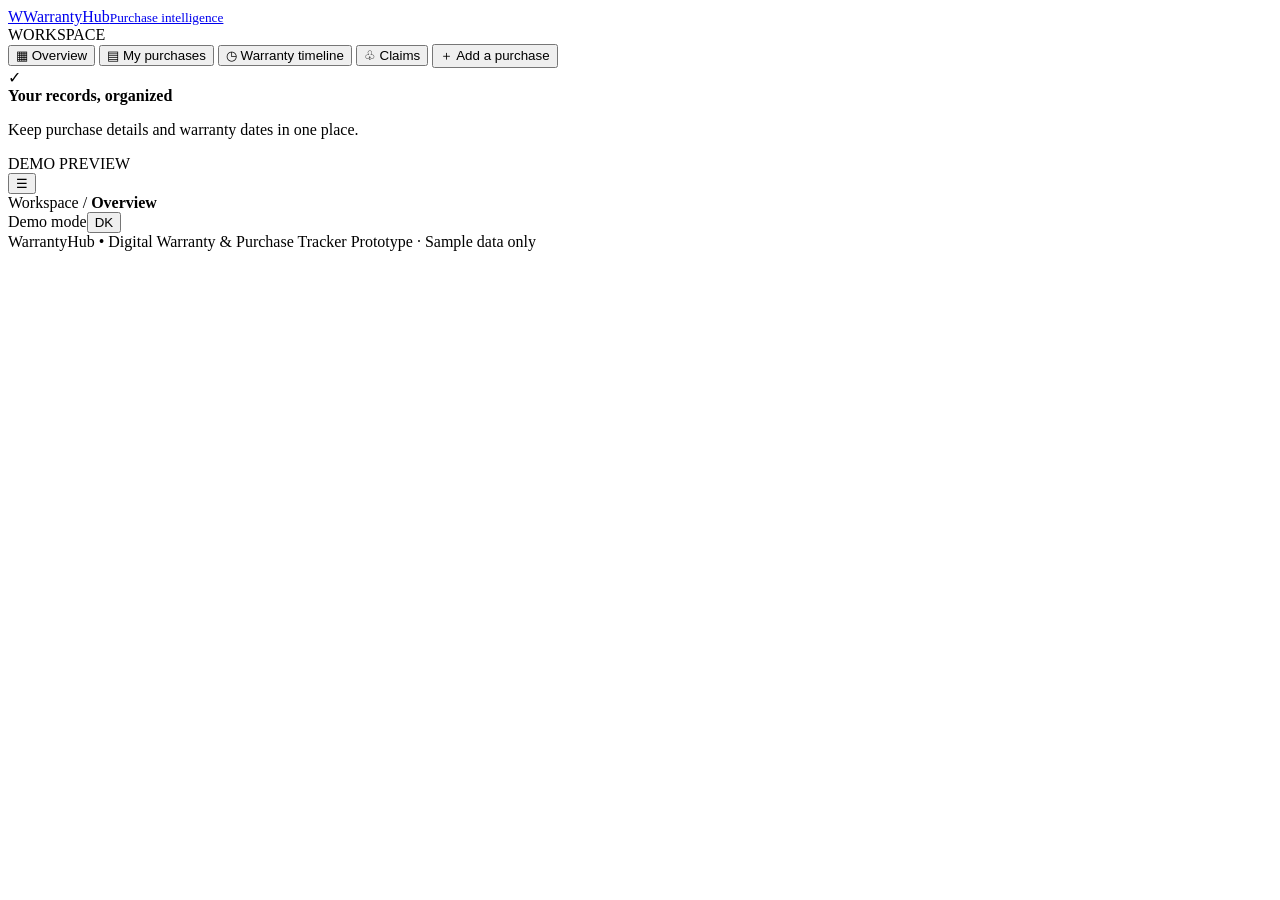
==== index.html @ 8ffd94bd "Add responsive warranty tracker web interface" ====
<!doctype html>
<html lang="en">
<head>
  <meta charset="utf-8">
  <meta name="viewport" content="width=device-width, initial-scale=1">
  <meta name="theme-color" content="#101827">
  <meta name="description" content="Organize purchases, keep invoice evidence together, and track warranty timelines.">
  <title>WarrantyHub — Digital Warranty & Purchase Tracker</title>
  <link rel="stylesheet" href="styles.css">
</head>
<body>
  <div class="app-shell">
    <aside class="sidebar" id="sidebar">
      <a class="brand" href="#home" aria-label="WarrantyHub home"><span class="brand-mark">W</span><span>Warranty<span class="brand-light">Hub</span><small>Purchase intelligence</small></span></a>
      <div class="nav-label">WORKSPACE</div>
      <nav class="nav-list" aria-label="Main navigation">
        <button class="nav-item active" data-view="home"><span>▦</span> Overview</button>
        <button class="nav-item" data-view="purchases"><span>▤</span> My purchases</button>
        <button class="nav-item" data-view="warranties"><span>◷</span> Warranty timeline</button>
        <button class="nav-item" data-view="claims"><span>♧</span> Claims</button>
        <button class="nav-item" data-view="add"><span>＋</span> Add a purchase</button>
      </nav>
      <div class="sidebar-bottom"><div class="secure-icon">✓</div><strong>Your records, organized</strong><p>Keep purchase details and warranty dates in one place.</p><span class="demo-label">DEMO PREVIEW</span></div>
    </aside>

    <main class="main-area">
      <header class="topbar"><button class="mobile-menu" id="menuToggle" aria-label="Toggle menu">☰</button><div class="breadcrumb">Workspace <span>/</span> <strong id="breadcrumbCurrent">Overview</strong></div><div class="top-actions"><span class="status-dot"></span><span class="demo-status">Demo mode</span><button class="avatar" title="Demo profile">DK</button></div></header>
      <section class="page-content" id="pageContent" aria-live="polite"></section>
      <footer>WarrantyHub <span>•</span> Digital Warranty & Purchase Tracker <span class="footer-right">Prototype · Sample data only</span></footer>
    </main>
  </div>
  <div class="toast" id="toast" role="status" aria-live="polite"></div>
  <script src="app.js"></script>
</body>
</html>
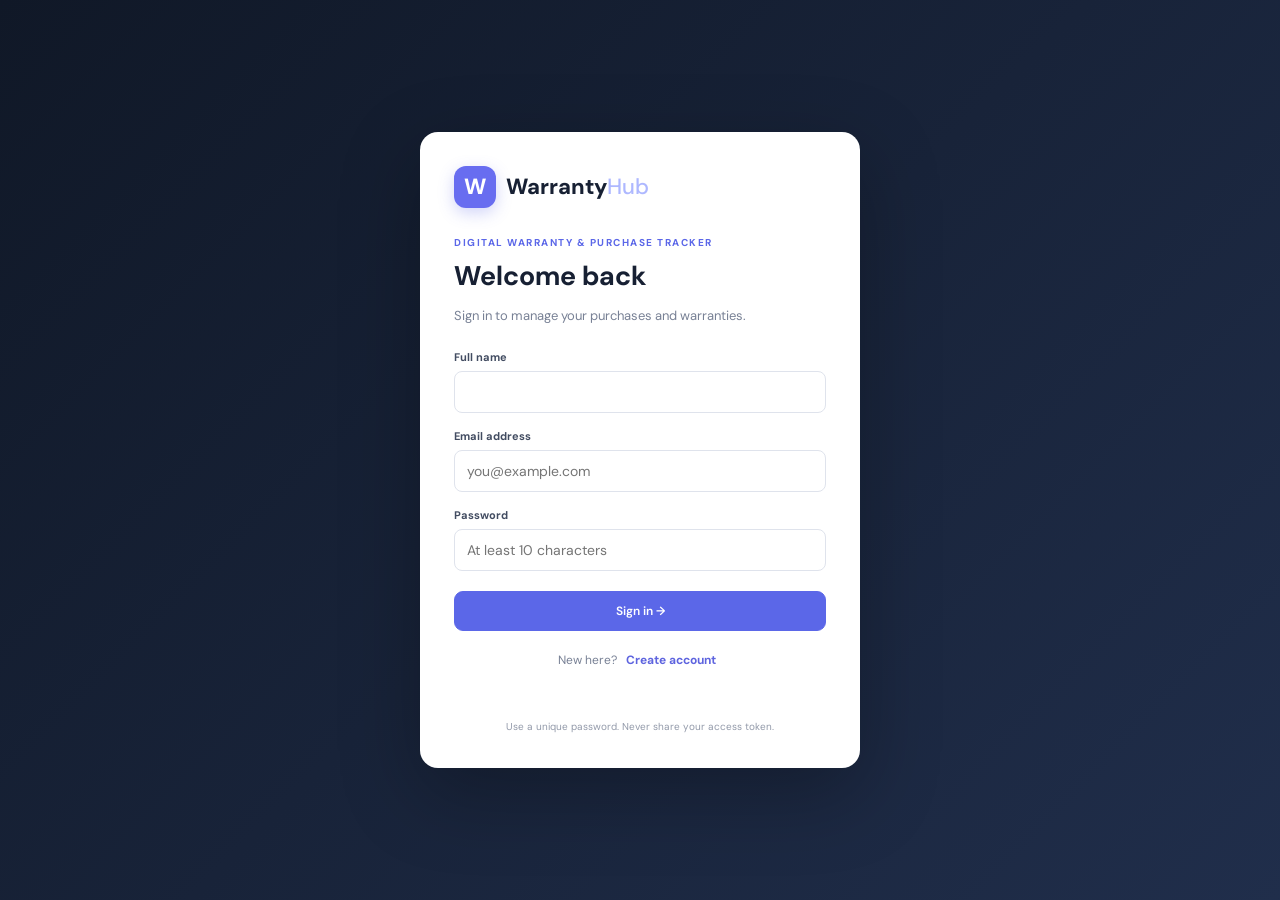
==== commit 7bcf612b: "Load live frontend API integration" ====
--- a/index.html
+++ b/index.html
@@ -31,5 +31,6 @@
   </div>
   <div class="toast" id="toast" role="status" aria-live="polite"></div>
   <script src="app.js"></script>
+  <script src="integration.js"></script>
 </body>
 </html>
--- a/styles.css
+++ b/styles.css
@@ -0,0 +1,7 @@
+@import url('https://fonts.googleapis.com/css2?family=DM+Sans:wght@400;500;600;700&family=Manrope:wght@400;500;600;700;800&display=swap');
+:root{--ink:#172033;--muted:#788195;--line:#e8ebf1;--paper:#fff;--canvas:#f6f7fb;--nav:#111a2b;--blue:#5b67e8;--blue-dark:#4652d1;--mint:#dff7ee;--green:#168566;--amber:#fff0d9;--orange:#b86b16;--red:#ffe7e7;--shadow:0 10px 28px rgba(30,42,75,.045)}*{box-sizing:border-box}body{margin:0;background:var(--canvas);color:var(--ink);font-family:'DM Sans',sans-serif;font-size:14px}button,input,select,textarea{font:inherit}button{cursor:pointer}.app-shell{min-height:100vh;display:flex}.sidebar{width:244px;background:var(--nav);color:#eaf0ff;padding:28px 16px 18px;display:flex;flex-direction:column;flex-shrink:0}.brand{display:flex;gap:11px;align-items:center;color:#fff;text-decoration:none;font:800 19px Manrope,sans-serif;padding:0 9px 36px;letter-spacing:-.6px}.brand-mark{width:38px;height:38px;border-radius:13px;background:linear-gradient(145deg,#8790ff,#535fe3);display:grid;place-items:center;font-size:22px;box-shadow:0 5px 16px #525ee344}.brand-light{font-weight:500;color:#aeb8ff}.brand small{display:block;font:500 10px 'DM Sans';letter-spacing:1.25px;color:#8894af;text-transform:uppercase;margin-top:3px}.nav-label{font-size:10px;letter-spacing:1.7px;font-weight:700;color:#77839d;padding:0 12px 12px}.nav-list{display:grid;gap:6px}.nav-item{border:0;text-align:left;display:flex;align-items:center;gap:13px;background:transparent;color:#aeb8cc;padding:12px;border-radius:9px;font-weight:500;transition:.2s}.nav-item span{font-size:18px;width:19px;text-align:center}.nav-item:hover,.nav-item.active{background:#242f49;color:#fff}.nav-item.active{box-shadow:inset 3px 0 #828aff}.sidebar-bottom{margin-top:auto;border:1px solid #2a3650;border-radius:13px;padding:16px;color:#dce4f5}.secure-icon{display:grid;place-items:center;width:29px;height:29px;border-radius:9px;background:#1e594f;color:#70e0bb;margin-bottom:12px}.sidebar-bottom strong{font-size:12px}.sidebar-bottom p{font-size:11px;line-height:1.6;color:#9aa7c0;margin:7px 0 14px}.demo-label{font-size:9px;letter-spacing:1.3px;color:#aeb8ff;font-weight:700}.main-area{flex:1;min-width:0;display:flex;flex-direction:column}.topbar{height:72px;padding:0 36px;border-bottom:1px solid var(--line);background:#ffffffc9;display:flex;align-items:center;justify-content:space-between}.breadcrumb{color:#9299a9;font-size:12px}.breadcrumb span{padding:0 10px;color:#c1c6d0}.breadcrumb strong{color:#29334a;font-weight:600}.top-actions{display:flex;align-items:center;gap:9px;color:#6c768a;font-size:12px}.status-dot{width:7px;height:7px;border-radius:50%;background:#36b88e}.avatar{border:0;margin-left:9px;width:34px;height:34px;border-radius:50%;background:#e7e9ff;color:#505bd1;font-weight:700}.mobile-menu{display:none}.page-content{width:100%;max-width:1450px;margin:0 auto;padding:32px 36px 25px;flex:1}.page-heading{display:flex;justify-content:space-between;align-items:flex-start;gap:18px;margin-bottom:25px}.eyebrow{color:var(--blue);font-size:10px;font-weight:700;letter-spacing:1.5px;text-transform:uppercase;margin-bottom:9px}.page-heading h1{font:800 clamp(25px,3vw,32px) Manrope,sans-serif;letter-spacing:-1.1px;margin:0 0 8px}.page-heading p{color:var(--muted);margin:0;font-size:13px;line-height:1.6}.btn{border:1px solid var(--line);background:#fff;color:#343e55;border-radius:9px;padding:11px 15px;font-weight:600;font-size:12px;display:inline-flex;align-items:center;justify-content:center;gap:8px;transition:.18s;text-decoration:none}.btn:hover{transform:translateY(-1px);box-shadow:var(--shadow)}.btn-primary{background:var(--blue);border-color:var(--blue);color:white}.btn-primary:hover{background:var(--blue-dark)}.btn-small{padding:8px 11px;font-size:11px}.stat-grid{display:grid;grid-template-columns:repeat(4,minmax(0,1fr));gap:15px;margin-bottom:23px}.stat-card,.panel{background:var(--paper);border:1px solid var(--line);border-radius:13px;box-shadow:var(--shadow)}.stat-card{padding:19px 19px 17px;min-height:133px}.stat-top{display:flex;justify-content:space-between;align-items:center;color:var(--muted);font-size:11px;font-weight:600}.stat-icon{width:32px;height:32px;display:grid;place-items:center;border-radius:10px;font-size:17px;background:#eeefff;color:#646de1}.stat-icon.green{background:#e2f8ef;color:#168566}.stat-icon.orange{background:#fff1df;color:#ba751d}.stat-icon.pink{background:#ffeded;color:#c76c6c}.stat-number{font:800 28px Manrope,sans-serif;letter-spacing:-.8px;margin:14px 0 6px}.stat-note{font-size:10px;color:#8992a3}.stat-note b{color:#26896b}.content-grid{display:grid;grid-template-columns:minmax(0,1.6fr) minmax(260px,.9fr);gap:18px;margin-bottom:20px}.panel{padding:21px;min-width:0}.panel-heading{display:flex;align-items:center;justify-content:space-between;gap:10px;margin-bottom:18px}.panel-heading h2{font:700 15px Manrope,sans-serif;margin:0;letter-spacing:-.3px}.panel-heading p{font-size:11px;color:var(--muted);margin:5px 0 0}.text-link{border:0;background:transparent;color:var(--blue);font-size:11px;font-weight:700;padding:5px}.purchase-list{display:grid}.purchase-row{display:flex;align-items:center;gap:12px;padding:13px 0;border-top:1px solid #f0f1f5}.purchase-row:first-child{border-top:0;padding-top:0}.product-icon{width:43px;height:43px;border-radius:12px;display:grid;place-items:center;font-size:22px;background:#f0f1ff;flex-shrink:0}.product-icon.phone{background:#eaf5ff}.product-icon.watch{background:#fff1e7}.product-icon.laptop{background:#e9f8f1}.product-main{min-width:0;flex:1}.product-main strong{display:block;font-size:12px;margin-bottom:5px}.product-main small{display:block;font-size:10px;color:var(--muted)}.row-end{text-align:right;white-space:nowrap}.row-end strong{display:block;font-size:12px;margin-bottom:6px}.badge{display:inline-flex;align-items:center;gap:5px;border-radius:20px;padding:5px 8px;font-size:9px;font-weight:700;white-space:nowrap}.badge:before{content:'';width:5px;height:5px;border-radius:50%;background:currentColor}.badge.active{color:#168566;background:#e3f8ef}.badge.expiring{color:#ad6919;background:#fff2df}.badge.pending{color:#626bd9;background:#eeefff}.badge.expired{color:#bd5e5e;background:#ffeded}.timeline{display:grid;gap:0}.timeline-item{display:grid;grid-template-columns:38px 1fr;gap:12px;position:relative;padding-bottom:21px}.timeline-item:not(:last-child):after{content:'';position:absolute;top:36px;left:18px;bottom:0;width:1px;background:#e5e8f1}.timeline-icon{width:37px;height:37px;border-radius:11px;background:#f1f2ff;display:grid;place-items:center;font-size:17px;z-index:1}.timeline-copy strong{display:block;font-size:11px;margin:2px 0 5px}.timeline-copy p{font-size:10px;line-height:1.5;color:var(--muted);margin:0 0 7px}.timeline-copy small{font-size:10px;color:var(--orange);font-weight:700}.table-wrap{overflow:auto}table{width:100%;border-collapse:collapse;min-width:560px}th{text-align:left;text-transform:uppercase;letter-spacing:.8px;color:#8a93a5;font-size:9px;padding:12px 10px;border-bottom:1px solid var(--line)}td{padding:14px 10px;border-bottom:1px solid #f0f1f5;font-size:11px}tbody tr:last-child td{border-bottom:0}td strong{font-size:11px}.muted{color:var(--muted)}.empty-state{text-align:center;padding:35px 12px;color:var(--muted)}.empty-state .empty-icon{font-size:32px;margin-bottom:10px}.empty-state strong{display:block;color:var(--ink);margin-bottom:7px}.empty-state p{font-size:12px;line-height:1.6}.form-panel{max-width:780px}.form-grid{display:grid;grid-template-columns:1fr 1fr;gap:16px}.field{display:grid;gap:7px}.field.full{grid-column:1/-1}.field label{font-size:11px;font-weight:700;color:#424c61}.field input,.field select,.field textarea{width:100%;border:1px solid #dfe3ec;border-radius:8px;background:#fff;padding:11px 12px;color:var(--ink);outline:none}.field input:focus,.field select:focus,.field textarea:focus{border-color:#828af1;box-shadow:0 0 0 3px #747cf21a}.field textarea{min-height:82px;resize:vertical}.form-actions{display:flex;gap:9px;margin-top:20px}.notice{padding:12px 14px;border-radius:9px;background:#f0f1ff;color:#555fc5;font-size:11px;line-height:1.6;margin-bottom:17px}.filter-row{display:flex;gap:9px;flex-wrap:wrap;margin-bottom:17px}.filter-row input,.filter-row select{border:1px solid var(--line);background:white;border-radius:8px;padding:10px 12px;font-size:11px;color:var(--ink)}.filter-row input{flex:1;min-width:180px}.claim-card{padding:16px 0;border-top:1px solid #eff0f4;display:flex;gap:12px;align-items:flex-start}.claim-card:first-child{border-top:0}.claim-body{flex:1}.claim-body strong{font-size:12px}.claim-body p{font-size:11px;color:var(--muted);line-height:1.6;margin:6px 0}.claim-meta{font-size:10px;color:#8c95a6}.toast{position:fixed;right:24px;bottom:24px;background:#18233a;color:#fff;padding:13px 17px;border-radius:10px;box-shadow:0 10px 35px #111a2b2b;opacity:0;transform:translateY(10px);pointer-events:none;transition:.25s;font-size:12px;z-index:20;max-width:min(360px,calc(100vw - 32px))}.toast.show{opacity:1;transform:translateY(0)}footer{border-top:1px solid var(--line);padding:16px 36px;color:#9299a9;font-size:10px}footer span{padding:0 5px;color:#c2c7d0}.footer-right{float:right}
+@media(max-width:1100px){.sidebar{width:220px}.page-content{padding:27px 23px}.topbar{padding:0 23px}.stat-grid{grid-template-columns:repeat(2,minmax(0,1fr))}.content-grid{grid-template-columns:1fr}.sidebar-bottom{margin-top:45px}}
+@media(max-width:680px){.sidebar{position:fixed;z-index:10;top:0;bottom:0;left:0;transform:translateX(-100%);transition:transform .22s;width:255px;box-shadow:15px 0 40px #111a2b25}.sidebar.open{transform:translateX(0)}.topbar{height:61px;padding:0 15px;gap:12px}.mobile-menu{display:block;border:1px solid var(--line);background:white;border-radius:8px;width:34px;height:34px;color:var(--ink)}.breadcrumb{font-size:11px;flex:1}.breadcrumb span{padding:0 4px}.demo-status{display:none}.page-content{padding:24px 15px}.page-heading{flex-direction:column;align-items:stretch;margin-bottom:20px}.page-heading .btn{align-self:flex-start}.stat-grid{gap:9px}.stat-card{padding:14px;min-height:120px}.stat-number{font-size:25px}.stat-top{font-size:10px}.stat-icon{width:28px;height:28px}.panel{padding:16px}.content-grid{gap:12px}.form-grid{grid-template-columns:1fr}.field.full{grid-column:auto}.row-end{white-space:normal}.purchase-row{gap:9px}.product-icon{width:37px;height:37px}.product-main strong{font-size:11px}.footer-right{float:none;display:block;margin-top:6px}footer{padding:14px 16px}.filter-row input{min-width:100%}}
+
+/* Account access screen */
+#authRoot{position:fixed;inset:0;z-index:100;background:linear-gradient(135deg,#101827,#202e4b);display:grid;place-items:center;padding:20px;overflow:auto}.auth-card{background:#fff;border-radius:18px;padding:34px;width:min(100%,440px);box-shadow:0 25px 80px #0004}.auth-brand{display:flex;align-items:center;gap:10px;font-size:22px;font-weight:800;margin-bottom:28px}.auth-brand .brand-mark{display:grid;place-items:center;background:#686df0;color:#fff;width:42px;height:42px;border-radius:12px}.auth-card h1{font-size:27px;margin:8px 0}.auth-sub{color:var(--muted);font-size:13px;line-height:1.6;margin-bottom:24px}.auth-card form{display:grid;gap:16px}.auth-submit{width:100%;justify-content:center;margin-top:4px}.auth-switch{text-align:center;font-size:12px;color:var(--muted);margin:20px 0}.auth-switch button{border:0;background:none;color:#5e64df;font-weight:700;cursor:pointer}.auth-error{color:#b42318;font-size:12px;min-height:18px}.auth-card>small{display:block;text-align:center;color:#9299a9;font-size:10px;line-height:1.5}.auth-mode .app-shell{display:none}
